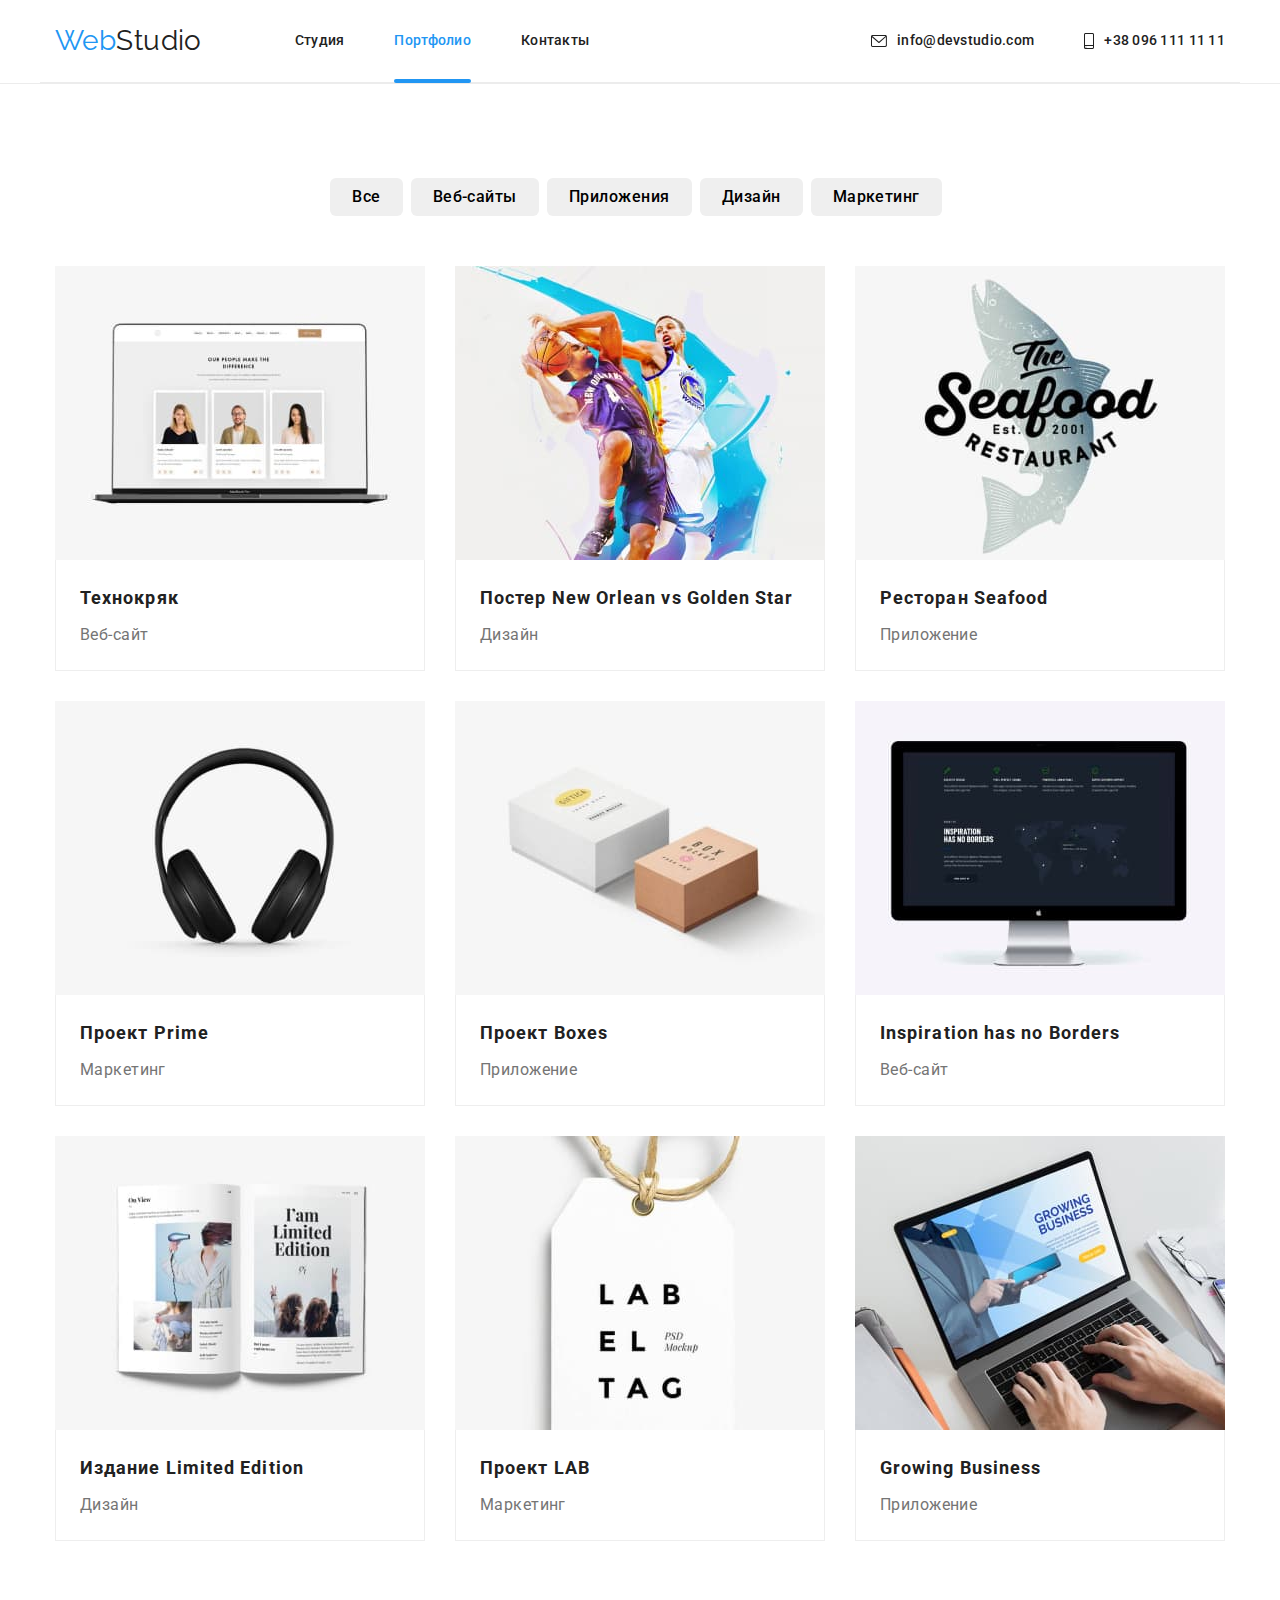
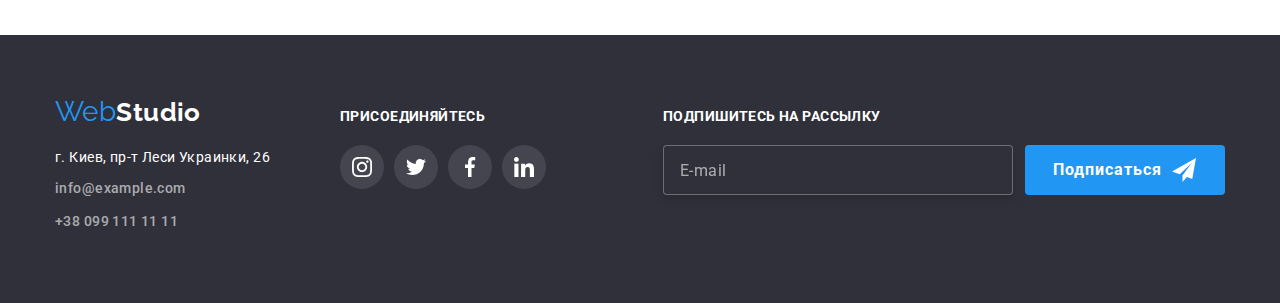
==== portfolio.html @ 40919cdc "Сделано группировка файлов" ====
<!DOCTYPE html>
<html lang="en">
  <head>
    <meta charset="UTF-8" />
    <meta name="viewport" content="width=device-width, initial-scale=1.0" />
    <title>Document</title>
    <link
      href="https://fonts.googleapis.com/css2?family=Raleway:wght@700&family=Roboto:wght@400;500;700;900&display=swap"
      rel="stylesheet"
    />
    <link
      rel="stylesheet"
      href="https://cdnjs.cloudflare.com/ajax/libs/modern-normalize/1.1.0/modern-normalize.min.css"
    />
    <link rel="stylesheet" href="css/styles.css" />
    <link rel="stylesheet" href="./css/main.min.css" />
  </head>

  <body>
    <!--<h1>Страница portfolio</h1>-->
    <!---------------------- HEADER ---------------------->
    <header class="header-border">
      <div class="container container-heder container-heder-portfolio">
        <nav class="main-nav">
          <a class="logo" href="./">Web<span class="accent">Studio</span></a>
          <ul class="list-nav">
            <li class="item">
              <a href="./index.html" class="item">Студия</a>
            </li>
            <li><a href="" class="active">Портфолио</a></li>
            <li><a href="" class="item">Контакты</a></li>
          </ul>
        </nav>
        <ul class="auth-nav">
          <li>
            <a href="mailto:info@example.com" class="item"
              ><svg class="contacts-icon" width="16" height="12">
                <use href="./images/icon.svg#icon-envelope"></use></svg
              >info@devstudio.com</a
            >
          </li>
          <li>
            <a href="tel:+380991111111" class="item"
              ><svg class="contacts-icon" width="10" height="16">
                <use href="./images/icon.svg#icon-smartphone"></use></svg
              >+38 096 111 11 11</a
            >
          </li>
        </ul>
      </div>
    </header>
    <main>
      <!--<h2>Примеры наших проектов</h2> -->
      <section class="section">
        <div class="container">
          <ul class="buttons">
            <li>
              <button type="button" class="button-filter">Все</button>
            </li>
            <li>
              <button type="button" class="button-filter">Веб-сайты</button>
            </li>
            <li>
              <button type="button" class="button-filter">Приложения</button>
            </li>
            <li>
              <button type="button" class="button-filter">Дизайн</button>
            </li>
            <li>
              <button type="button" class="button-filter">Маркетинг</button>
            </li>
          </ul>
          <ul class="portfolio-box-photo">
            <li class="portfolio-item">
              <div class="portfolio-sample-overlay">
                <img src="./images/img5.jpg" alt="Технокряк" width="370" />
                <div class="portfolio-sample-decoration">
                  <p class="sample-decoration-text">
                    Технокряк это современная площадка распространения
                    коронавируса. Компании используют эту платформу для
                    цифрового шпионажа и атак на защищённые сервера конкурентов.
                  </p>
                </div>
              </div>
              <div class="portfolio-photo-text">
                <h3 class="portfolio-item-title">Технокряк</h3>
                <p class="portfolio-item-text">Веб-сайт</p>
              </div>
            </li>
            <li class="portfolio-item">
              <div class="portfolio-sample-overlay">
                <img
                  src="./images/img6.jpg"
                  alt="Постер New Orlean vs Golden Star"
                  width="370"
                />
                <div class="portfolio-sample-decoration">
                  <p class="sample-decoration-text">
                    Технокряк это современная площадка распространения
                    коронавируса. Компании используют эту платформу для
                    цифрового шпионажа и атак на защищённые сервера конкурентов.
                  </p>
                </div>
              </div>
              <div class="portfolio-photo-text">
                <h3 class="portfolio-item-title">
                  Постер New Orlean vs Golden Star
                </h3>
                <p class="portfolio-item-text">Дизайн</p>
              </div>
            </li>
            <li class="portfolio-item">
              <div class="portfolio-sample-overlay">
                <img
                  src="./images/img7.jpg"
                  alt="Ресторан Seafood"
                  width="370"
                />
                <div class="portfolio-sample-decoration">
                  <p class="sample-decoration-text">
                    Технокряк это современная площадка распространения
                    коронавируса. Компании используют эту платформу для
                    цифрового шпионажа и атак на защищённые сервера конкурентов.
                  </p>
                </div>
              </div>
              <div class="portfolio-photo-text">
                <h3 class="portfolio-item-title">Ресторан Seafood</h3>
                <p class="portfolio-item-text">Приложение</p>
              </div>
            </li>
            <li class="portfolio-item">
              <div class="portfolio-sample-overlay">
                <img src="./images/img8.jpg" alt="Проект Prime" width="370" />
                <div class="portfolio-sample-decoration">
                  <p class="sample-decoration-text">
                    Технокряк это современная площадка распространения
                    коронавируса. Компании используют эту платформу для
                    цифрового шпионажа и атак на защищённые сервера конкурентов.
                  </p>
                </div>
              </div>
              <div class="portfolio-photo-text">
                <h3 class="portfolio-item-title">Проект Prime</h3>
                <p class="portfolio-item-text">Маркетинг</p>
              </div>
            </li>
            <li class="portfolio-item">
              <div class="portfolio-sample-overlay">
                <img src="./images/img9.jpg" alt="Проект Boxes" width="370" />
                <div class="portfolio-sample-decoration">
                  <p class="sample-decoration-text">
                    Технокряк это современная площадка распространения
                    коронавируса. Компании используют эту платформу для
                    цифрового шпионажа и атак на защищённые сервера конкурентов.
                  </p>
                </div>
              </div>
              <div class="portfolio-photo-text">
                <h3 class="portfolio-item-title">Проект Boxes</h3>
                <p class="portfolio-item-text">Приложение</p>
              </div>
            </li>
            <li class="portfolio-item">
              <div class="portfolio-sample-overlay">
                <img
                  src="./images/img10.jpg"
                  alt="Inspiration has no Borders"
                  width="370"
                />
                <div class="portfolio-sample-decoration">
                  <p class="sample-decoration-text">
                    Технокряк это современная площадка распространения
                    коронавируса. Компании используют эту платформу для
                    цифрового шпионажа и атак на защищённые сервера конкурентов.
                  </p>
                </div>
              </div>
              <div class="portfolio-photo-text">
                <h3 class="portfolio-item-title">Inspiration has no Borders</h3>
                <p class="portfolio-item-text">Веб-сайт</p>
              </div>
            </li>
            <li class="portfolio-item">
              <div class="portfolio-sample-overlay">
                <img
                  src="./images/img11.jpg"
                  alt="Издание Limited Edition"
                  width="370"
                />
                <div class="portfolio-sample-decoration">
                  <p class="sample-decoration-text">
                    Технокряк это современная площадка распространения
                    коронавируса. Компании используют эту платформу для
                    цифрового шпионажа и атак на защищённые сервера конкурентов.
                  </p>
                </div>
              </div>
              <div class="portfolio-photo-text">
                <h3 class="portfolio-item-title">Издание Limited Edition</h3>
                <p class="portfolio-item-text">Дизайн</p>
              </div>
            </li>
            <li class="portfolio-item">
              <div class="portfolio-sample-overlay">
                <img src="./images/img12.jpg" alt="Проект LAB" width="370" />
                <div class="portfolio-sample-decoration">
                  <p class="sample-decoration-text">
                    Технокряк это современная площадка распространения
                    коронавируса. Компании используют эту платформу для
                    цифрового шпионажа и атак на защищённые сервера конкурентов.
                  </p>
                </div>
              </div>
              <div class="portfolio-photo-text">
                <h3 class="portfolio-item-title">Проект LAB</h3>
                <p class="portfolio-item-text">Маркетинг</p>
              </div>
            </li>
            <li class="portfolio-item">
              <div class="portfolio-sample-overlay">
                <img
                  src="./images/img13.jpg"
                  alt="Growing Business"
                  width="370"
                />
                <div class="portfolio-sample-decoration">
                  <p class="sample-decoration-text">
                    Технокряк это современная площадка распространения
                    коронавируса. Компании используют эту платформу для
                    цифрового шпионажа и атак на защищённые сервера конкурентов.
                  </p>
                </div>
              </div>
              <div class="portfolio-photo-text">
                <h3 class="portfolio-item-title">Growing Business</h3>
                <p class="portfolio-item-text">Приложение</p>
              </div>
            </li>
          </ul>
        </div>
      </section>
    </main>

    <!-- Футер -->
    <footer class="footer-fon">
      <div class="container footer-position">
        <div class="footer-left-block">
          <a class="footer-logo" href="./"
            >Web<span class="accent-text">Studio</span></a
          >
          <address class="adress">г. Киев, пр-т Леси Украинки, 26</address>
          <ul>
            <li class="contacts">
              <a href="mailto:info@example.com" class="contacts"
                >info@example.com</a
              >
            </li>
            <li class="contacts">
              <a href="tel:+380991111111" class="contacts">+38 099 111 11 11</a>
            </li>
          </ul>
        </div>
        <div class="footer-right-block">
          <h2>присоединяйтесь</h2>
          <ul class="footer-list">
            <li class="footer-link-item">
              <a href="./index.html" class="footer-link">
                <svg class="icon-footer" width="20" height="20">
                  <use href="./images/icon.svg#icon-instagram"></use>
                </svg>
              </a>
            </li>
            <li class="footer-link-item">
              <a href="/index.html" class="footer-link">
                <svg class="icon-footer" width="20" height="20">
                  <use href="./images/icon.svg#icon-twitter"></use>
                </svg>
              </a>
            </li>
            <li class="footer-link-item">
              <a href="/index.html" class="footer-link">
                <svg class="icon-footer" width="20" height="20">
                  <use href="./images/icon.svg#icon-facebook"></use>
                </svg>
              </a>
            </li>
            <li class="footer-link-item">
              <a href="/index.html" class="footer-link">
                <svg class="icon-footer" width="20" height="20">
                  <use href="./images/icon.svg#icon-linkedin"></use>
                </svg>
              </a>
            </li>
          </ul>
        </div>
        <div class="footer-signup-block">
          <p class="text-signup">Подпишитесь на рассылку</p>
          <form class="form-signup">
            <input
              type="email"
              name="mail"
              placeholder="E-mail"
              class="email-input"
            />
            <button type="button" class="button button-signup">
              Подписаться
              <svg class="icon icon-signup" width="24" height="24">
                <use href="./images/icon.svg#signup"></use>
              </svg>
            </button>
          </form>
        </div>
      </div>
    </footer>
  </body>
</html>
---- css/styles.css ----
/* -----------------------HEADER---------------- */

/* -----------------SITE-NAVE------------------*/

/*------------------AUTH-NAV-------------------- */

/*  ------------------HERO------------------*/

/* --------------МОДАЛЬНОЕ ОКНО----------------- */

/* ------------Информационная секция -------------*/

/* Чем мы занимаемся */

/*--------- Фото сотрудников-------- */

/*--------- Наши клиенты -----------*/

/* ------------------Футер---------------- */

/* ------photo portpholio------ */
---- css/main.min.css ----
:root{--primary-text-color: #757575;--titel-text-color: #212121;--accent-text-color: #2196f3;--white-text-color: #ffffff;--primary-background-color: #ffffff;--titel-background-color: #f5f4fa;--hero-background-color: #2f303a;--border-background-color: #eeeeee;--border-header-background-color: #ececec;--timing-function: cubic-bezier(0.4, 0, 0.2, 1)}a{text-decoration:none;color:var(--primary-text-color)}img{display:block;margin:0px}ul{padding:0px;margin:0px;list-style:none}p,h1,h2,h3,h4,h5,h6{margin:0px;padding:0px}.section{padding:94px 0px}.container{width:1200px;margin:0 auto;padding-left:15px;padding-right:15px}body{background:var(--primary-background-color);color:var(--primary-text-color);font-family:Roboto, sans-serif;font-size:14px;line-height:1.71;letter-spacing:0.03em}textarea{resize:none}.icon{fill:currentColor}.header-border{background-color:var(--white-text-color);border-bottom:1px solid #ececec}.logo{margin-right:93px;padding-top:24px;padding-bottom:25px;color:var(--accent-text-color);font-family:Raleway, sans-seri;font-size:28px;line-height:1.19}.logo .accent{color:var(--titel-text-color)}.active{position:relative;color:var(--accent-text-color)}.active::after{display:block;position:absolute;content:'';width:100%;height:4px;background-color:var(--accent-text-color);border-radius:2px;top:47px}.container-heder{display:flex;align-items:center}.main-nav{display:flex;align-items:center}.list-nav{display:flex;font-weight:500;font-size:14px;line-height:1.14;letter-spacing:0.02em;transition:color 250ms var(--timing-function)}.list-nav :not(:last-child){margin-right:50px}.list-nav .item:hover,.list-nav .item:focus{color:var(--accent-text-color)}.item{display:flex;align-items:center;font-weight:500;font-size:14px;line-height:1.14;letter-spacing:0.02em;color:var(--titel-text-color);transition:color 250ms var(--timing-function)}.auth-nav :not(:last-child){margin-right:50px}.auth-nav{display:flex;margin-left:auto;justify-content:flex-end;font-weight:500;font-size:14px;line-height:1.14;letter-spacing:0.02em;transition:color 250ms var(--timing-function)}.auth-nav .item:hover,.auth-nav .item:focus{color:var(--accent-text-color)}.contacts-icon{margin-right:10px;fill:currentColor;transition:color 250ms var(--timing-function)}.auth-nav .contacts-icon:hover,.auth-nav .contacts-icon:focus{fill:var(--accent-text-color)}.button{min-width:200px;display:block;border-radius:4px;margin:0 auto;padding:10px 32px;font-family:Roboto;color:var(--white-text-color);background-color:var(--accent-text-color);font-weight:700;font-size:16px;line-height:1.87;letter-spacing:0.06em;border:none;cursor:pointer;border-style:none;transition-property:background-color, color;transition-duration:250ms;transition-timing-function:var(--timing-function)}.button:hover,.button:focus{background-color:var(--white-text-color);color:var(--accent-text-color)}.icon-footer{fill:currentColor}.footer-signup-block{margin-left:auto}.form-signup{display:flex}.text-signup{font-weight:700;font-size:14px;line-height:1.14;letter-spacing:0.03em;text-transform:uppercase;color:#ffffff;margin-bottom:20px}.button-signup{display:flex;align-items:center;padding-left:28px;padding-right:28px;margin-left:12px}.email-input{width:350px;height:50px;padding-left:16px;background-color:#2f303a;border:1px solid rgba(255,255,255,0.3);filter:drop-shadow(0px 4px 4px rgba(0,0,0,0.15));border-radius:4px;font-size:16px;line-height:1.3;color:rgba(255,255,255,0.6)}.email-input::placeholder{font-size:16px;line-height:1.25;color:rgba(255,255,255,0.6);letter-spacing:0.03em}.icon-signup{margin-left:10px}.buttons{display:flex;justify-content:center;margin-bottom:50px}.button-filter{font-family:inherit;border-radius:6px;padding:6px 22px;font-weight:500;font-size:16px;line-height:1.63;text-align:center;letter-spacing:0.03em;cursor:pointer;border:none;transition-property:background-color, color, box-shadow;transition-timing-function:var(--timing-function);transition-duration:250ms}.button-filter:hover,.button-filter:focus{color:var(--white-text-color);background:var(--accent-text-color);font-weight:500;font-size:16px;line-height:1.63;text-align:center}.button-filter:not(:nth-child(5n)){margin-right:8px}.hero{text-align:center;background-color:var(--hero-background-color);max-width:1600px;margin-left:auto;margin-right:auto;padding:200px 0px;background-image:linear-gradient(to right, rgba(47,48,58,0.4), rgba(47,48,58,0.4)),url(../images/hero.jpg);background-repeat:no-repeat;background-size:cover;background-position:center}.hero-title{margin-bottom:30px;color:var(--white-text-color);font-weight:900;font-size:44px;line-height:1.36;letter-spacing:0.06em;text-transform:uppercase}.backdrop{position:fixed;top:0;left:0;width:100%;height:100%;background-color:rgba(0,0,0,0.2);z-index:3}.is-hidden{opacity:1;pointer-events:none;visibility:hidden}.backdrop.is-hidden .modal{transform:translate(-50%, -50%) scale(0.2)}.modal{display:flex;justify-content:center;align-items:center;position:absolute;top:50%;left:50%;transform:translate(-50%, -50%) scale(1);min-width:528px;min-height:581px;background-color:var(--white-text-color);box-shadow:0px 1px 3px rgba(0,0,0,0.12),0px 1px 1px rgba(0,0,0,0.14),0px 2px 1px rgba(0,0,0,0.2);border-radius:4px;z-index:3;transition:transform 500ms var(--timing-function)}.modal-form{display:flex;flex-direction:column;width:448px}.modal-form-title{margin-bottom:30px;font-weight:700;font-size:20px;line-height:1.15;letter-spacing:0.03em;color:var(--titel-text-color)}.form-label{position:relative;margin-bottom:28px;color:var(--titel-text-color)}.form-label-text{position:absolute;left:0;top:-18px;font-size:12px;line-height:1.17;letter-spacing:0.01em;color:var(--primary-text-color)}.form-input{width:100%;height:40px;padding-left:42px;border:1px solid rgba(33,33,33,0.2);border-radius:4px;cursor:pointer}.form-input:focus{outline:none;border-color:var(--accent-text-color);cursor:text}.form-input:focus ~ .form-icon{color:var(--accent-text-color)}.form-label-textarea{margin-bottom:20px}.form-textarea{height:120px;padding:12px 16px}.form-textarea::placeholder{font-size:12px;line-height:1.17;letter-spacing:0.01em;color:rgba(117,117,117,0.5)}.form-label-policy{margin-bottom:30px}.form-label-policy-text{font-size:14px;line-height:0.58;letter-spacing:0.03em;color:var(--primary-text-color)}.link-policy{text-decoration:underline;color:var(--accent-text-color)}.checkbox{appearance:none;-webkit-appearance:none;-moz-appearance:none;position:absolute}.checkbox-icon{display:inline-block;width:15px;height:15px;vertical-align:text-top;border:2px solid var(--titel-text-color);border-radius:2px}.checkbox:checked ~ .form-label-policy-text{color:var(--titel-text-color)}.checkbox:checked+.checkbox-icon{border-color:var(--accent-text-color);background-color:var(--accent-text-color);background-image:url(../images/full-check.svg);background-size:contain;background-origin:content-box}.form-icon{position:absolute;top:11px;left:12px;width:18px;height:18px}.form-button{align-self:center;width:200px;transition:250ms var(--timing-function)}.form-button:hover,.form-button:focus{filter:drop-shadow(0px 4px 4px rgba(0,0,0,0.25))}.hero-close-button{position:absolute;display:flex;justify-content:center;align-items:center;top:8px;right:8px;width:30px;height:30px;border:1px solid rgba(0,0,0,0.1);border-radius:50%;text-align:center;background-color:var(--white-text-color);color:var(--titel-txt-color);cursor:pointer;transition-property:background-color, color;transition-timing-function:var(--timing-function);transition-duration:250ms}.hero-close-button:hover,.hero-close-button:focus{background-color:var(--accent-text-color);color:var(--white-text-color)}.hero-close-button-icon{fill:currentColor}.information-section{display:flex;justify-content:space-between;flex-direction:row}.information-section li:not(:last-child){margin-right:30px}.information-section-li{width:270px}.information-icon-block{display:flex;justify-content:center;align-items:center;width:100%;height:120px;margin-bottom:30px;background-color:var(--titel-background-color);border-radius:4px}.information-icon{width:70px;height:70px}.feature-list{margin-top:0px;margin-bottom:10px;color:var(--titel-text-color);font-weight:700;font-size:14px;line-height:1.14;text-transform:uppercase}.text{max-width:250px;margin:0px;font-size:14px;line-height:1.71}.works{padding-top:0px}.section-title{color:var(--titel-text-color);font-weight:700;font-size:36px;line-height:1.17;text-align:center;margin-bottom:50px}.list-photo{display:flex;justify-content:space-between}.box-photo{background-color:var(--titel-background-color)}.list-work{display:flex;justify-content:space-between}.team-description{padding:30px 0px;text-align:center;border:1px solid var(--white-text-color)}.feature-list-name{color:var(--titel-text-color);font-weight:500;font-size:16px;line-height:1.27;margin-bottom:10px}.text-name{margin-bottom:16px;font-size:16px;line-height:1.19}.item-work{background-color:var(--primary-background-color);border-radius:0px 0px 4px 4px}.list-person{display:flex;justify-content:center;gap:10px}.link-person{display:flex}.contacts-person{display:flex;justify-content:center;align-items:center;width:44px;height:44px;border-radius:50%;color:#afb1b8}.contacts-person:hover{background-color:var(--accent-text-color);color:var(--white-text-color)}.icon-person{fill:currentColor}.icon-person:hover{color:var(--white-text-color)}.clients-title{text-align:center;margin-bottom:50px}.list-client{display:flex;gap:30px}.icon-client{display:flex;justify-content:center;align-items:center;width:170px;height:92px;color:#afb1b8;border:1px solid #afb1b8;border-radius:4px}.icon-logo{width:106px;height:60px;fill:currentColor}.icon-client:hover{color:var(--accent-text-color);cursor:pointer;border-color:var(--accent-text-color)}.footer-fon{background:var(--hero-background-color);padding:60px 0px}.footer-logo{color:var(--accent-text-color);font-family:Raleway, sans-seri;font-size:28px;line-height:1.19}.accent-text{color:var(--white-text-color);font-family:Raleway;font-weight:700;font-size:26px;line-height:1.19}.adress{display:inline;margin-top:20px;margin-bottom:9px;color:var(--white-text-color);font-style:normal;font-size:14px;line-height:1.41}.footer-left-block{display:flex;flex-direction:column}.contacts{margin-bottom:9px;font-weight:500;letter-spacing:0.03em;color:rgba(255,255,255,0.6);font-size:14px;line-height:1.71}.contacts:hover,.contacts:focus{color:var(--accent-text-color)}.footer-position{display:flex;align-items:baseline}.footer-right-block{margin-left:70px}.footer-right-block h2{font-weight:700;font-size:14px;line-height:1.14;letter-spacing:0.03em;text-transform:uppercase;color:var(--white-text-color);margin-bottom:20px}.footer-link{display:flex;justify-content:center;align-items:center;width:44px;height:44px;background-color:rgba(255,255,255,0.1);color:var(--white-text-color);border-radius:50%}.footer-link:hover{background-color:var(--accent-text-color)}.footer-list{display:flex;gap:10px}.container-heder-portfolio{border-top:0px;border-right:0px;border-bottom:1px solid var(--border-header-background-color);border-left:0px}.portfolio-box-photo{display:flex;flex-wrap:wrap}.portfolio-box-photo li:nth-child(3n){margin-right:0}.portfolio-item{display:flex;flex-direction:column;align-items:center;width:370px;margin-right:30px;margin-bottom:30px;transition:box-shadow 250ms var(--timing-function)}.portfolio-sample-overlay{position:relative;overflow:hidden}.portfolio-sample-decoration{position:absolute;width:100%;height:100%;background-color:rgba(33,150,243,0.9);pointer-events:none;opacity:1;transition-property:transform, opacity;transition-timing-function:var(--timing-function);transition-duration:250ms}.sample-decoration-text{position:absolute;top:50%;left:50%;width:322px;transform:translate(-50%, -50%);font-size:18px;line-height:1.56;color:var(--white-text-color)}.portfolio-item:hover{box-shadow:0px 1px 1px rgba(0,0,0,0.12),0px 4px 4px rgba(0,0,0,0.06),1px 4px 6px rgba(0,0,0,0.16);cursor:pointer}.portfolio-item:hover .portfolio-sample-decoration{opacity:1;transform:translateY(-100%)}.portfolio-item:hover .portfolio-decoration-text{opacity:1}.portfolio-box-photo .portfolio-item-text{font-size:16px;line-height:1.87}.portfolio-photo-text{padding:20px 24px;width:370px;border:1px solid #eee;border-width:0 1px 1px 1px}.portfolio-item:nth-last-child(-n+3){margin-bottom:0}.portfolio-photo-text .portfolio-item-text{margin-top:4px}.portfolio-item-title{color:var(--titel-text-color);font-weight:700;font-size:18px;line-height:2;letter-spacing:0.06em}
/*# sourceMappingURL=main.min.css.map */
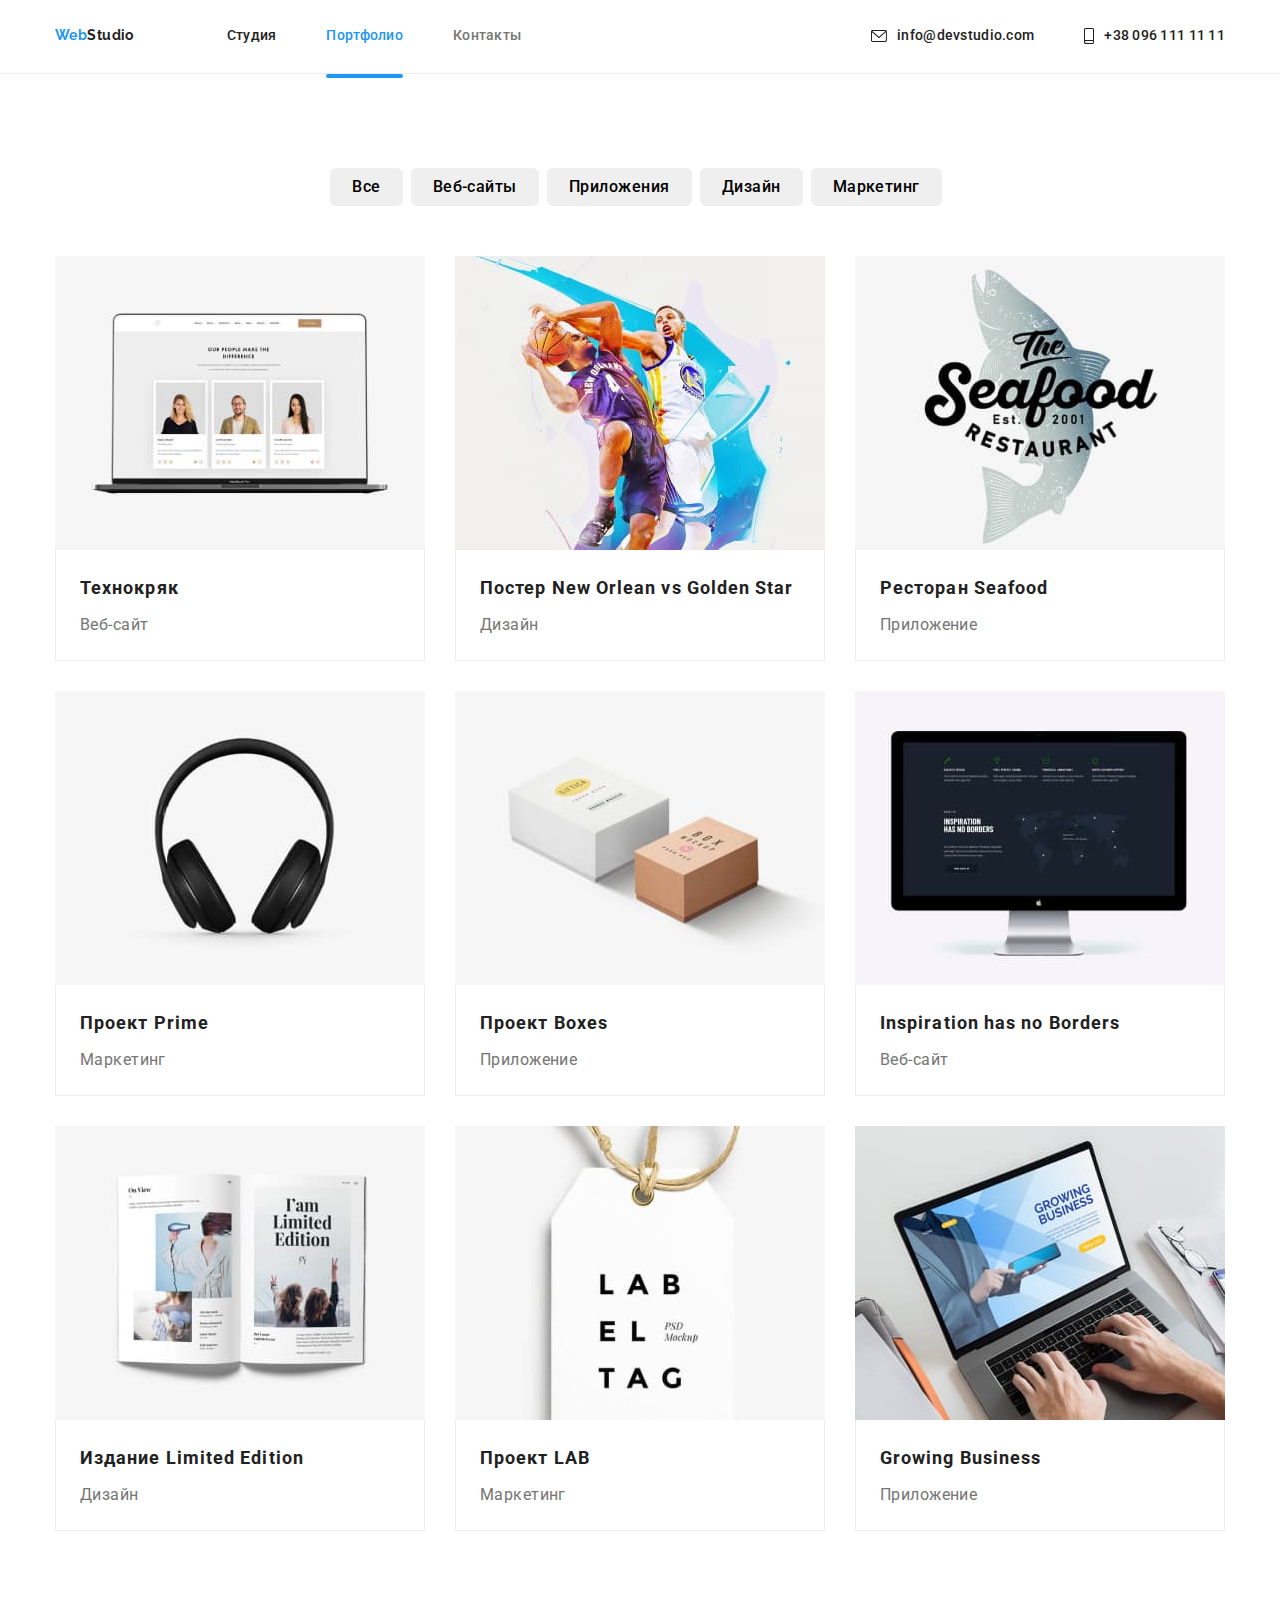
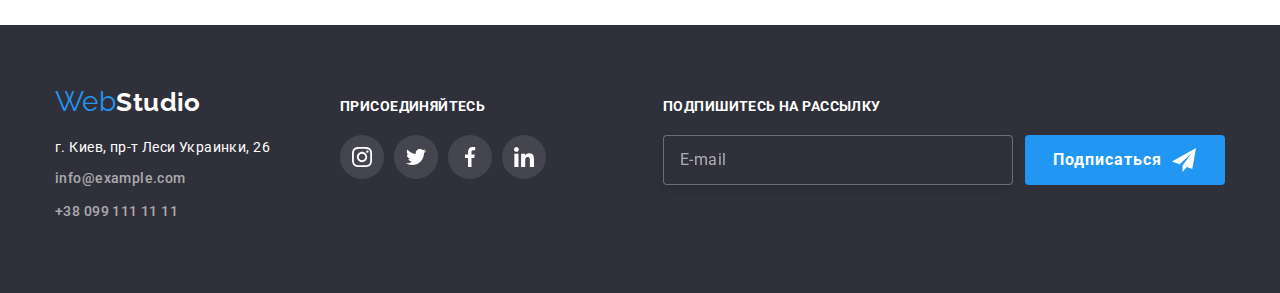
==== commit 96ea534f: "Сделано header по Методологии BEM" ====
--- a/portfolio.html
+++ b/portfolio.html
@@ -19,29 +19,31 @@
   <body>
     <!--<h1>Страница portfolio</h1>-->
     <!---------------------- HEADER ---------------------->
-    <header class="header-border">
-      <div class="container container-heder container-heder-portfolio">
-        <nav class="main-nav">
-          <a class="logo" href="./">Web<span class="accent">Studio</span></a>
-          <ul class="list-nav">
-            <li class="item">
-              <a href="./index.html" class="item">Студия</a>
+    <header class="header">
+      <div class="container header__container">
+        <nav class="header__nav">
+          <a href="./index.html" class="logo header__logo"
+            >Web<span class="header__logo--accent">Studio</span></a
+          >
+          <ul class="header__nav-list">
+            <li class="header__item">
+              <a href="./index.html" class="header__item">Студия</a>
             </li>
             <li><a href="" class="active">Портфолио</a></li>
-            <li><a href="" class="item">Контакты</a></li>
+            <li class="header__item"><a href="">Контакты</a></li>
           </ul>
         </nav>
-        <ul class="auth-nav">
+        <ul class="header__nav-auth">
           <li>
-            <a href="mailto:info@example.com" class="item"
-              ><svg class="contacts-icon" width="16" height="12">
+            <a href="mailto:info@example.com" class="header__item"
+              ><svg class="header__contacts-icon" width="16" height="12">
                 <use href="./images/icon.svg#icon-envelope"></use></svg
               >info@devstudio.com</a
             >
           </li>
           <li>
-            <a href="tel:+380991111111" class="item"
-              ><svg class="contacts-icon" width="10" height="16">
+            <a href="tel:+380991111111" class="header__item"
+              ><svg class="header__contacts-icon" width="10" height="16">
                 <use href="./images/icon.svg#icon-smartphone"></use></svg
               >+38 096 111 11 11</a
             >
--- a/css/main.min.css
+++ b/css/main.min.css
@@ -1,2 +1,2 @@
-:root{--primary-text-color: #757575;--titel-text-color: #212121;--accent-text-color: #2196f3;--white-text-color: #ffffff;--primary-background-color: #ffffff;--titel-background-color: #f5f4fa;--hero-background-color: #2f303a;--border-background-color: #eeeeee;--border-header-background-color: #ececec;--timing-function: cubic-bezier(0.4, 0, 0.2, 1)}a{text-decoration:none;color:var(--primary-text-color)}img{display:block;margin:0px}ul{padding:0px;margin:0px;list-style:none}p,h1,h2,h3,h4,h5,h6{margin:0px;padding:0px}.section{padding:94px 0px}.container{width:1200px;margin:0 auto;padding-left:15px;padding-right:15px}body{background:var(--primary-background-color);color:var(--primary-text-color);font-family:Roboto, sans-serif;font-size:14px;line-height:1.71;letter-spacing:0.03em}textarea{resize:none}.icon{fill:currentColor}.header-border{background-color:var(--white-text-color);border-bottom:1px solid #ececec}.logo{margin-right:93px;padding-top:24px;padding-bottom:25px;color:var(--accent-text-color);font-family:Raleway, sans-seri;font-size:28px;line-height:1.19}.logo .accent{color:var(--titel-text-color)}.active{position:relative;color:var(--accent-text-color)}.active::after{display:block;position:absolute;content:'';width:100%;height:4px;background-color:var(--accent-text-color);border-radius:2px;top:47px}.container-heder{display:flex;align-items:center}.main-nav{display:flex;align-items:center}.list-nav{display:flex;font-weight:500;font-size:14px;line-height:1.14;letter-spacing:0.02em;transition:color 250ms var(--timing-function)}.list-nav :not(:last-child){margin-right:50px}.list-nav .item:hover,.list-nav .item:focus{color:var(--accent-text-color)}.item{display:flex;align-items:center;font-weight:500;font-size:14px;line-height:1.14;letter-spacing:0.02em;color:var(--titel-text-color);transition:color 250ms var(--timing-function)}.auth-nav :not(:last-child){margin-right:50px}.auth-nav{display:flex;margin-left:auto;justify-content:flex-end;font-weight:500;font-size:14px;line-height:1.14;letter-spacing:0.02em;transition:color 250ms var(--timing-function)}.auth-nav .item:hover,.auth-nav .item:focus{color:var(--accent-text-color)}.contacts-icon{margin-right:10px;fill:currentColor;transition:color 250ms var(--timing-function)}.auth-nav .contacts-icon:hover,.auth-nav .contacts-icon:focus{fill:var(--accent-text-color)}.button{min-width:200px;display:block;border-radius:4px;margin:0 auto;padding:10px 32px;font-family:Roboto;color:var(--white-text-color);background-color:var(--accent-text-color);font-weight:700;font-size:16px;line-height:1.87;letter-spacing:0.06em;border:none;cursor:pointer;border-style:none;transition-property:background-color, color;transition-duration:250ms;transition-timing-function:var(--timing-function)}.button:hover,.button:focus{background-color:var(--white-text-color);color:var(--accent-text-color)}.icon-footer{fill:currentColor}.footer-signup-block{margin-left:auto}.form-signup{display:flex}.text-signup{font-weight:700;font-size:14px;line-height:1.14;letter-spacing:0.03em;text-transform:uppercase;color:#ffffff;margin-bottom:20px}.button-signup{display:flex;align-items:center;padding-left:28px;padding-right:28px;margin-left:12px}.email-input{width:350px;height:50px;padding-left:16px;background-color:#2f303a;border:1px solid rgba(255,255,255,0.3);filter:drop-shadow(0px 4px 4px rgba(0,0,0,0.15));border-radius:4px;font-size:16px;line-height:1.3;color:rgba(255,255,255,0.6)}.email-input::placeholder{font-size:16px;line-height:1.25;color:rgba(255,255,255,0.6);letter-spacing:0.03em}.icon-signup{margin-left:10px}.buttons{display:flex;justify-content:center;margin-bottom:50px}.button-filter{font-family:inherit;border-radius:6px;padding:6px 22px;font-weight:500;font-size:16px;line-height:1.63;text-align:center;letter-spacing:0.03em;cursor:pointer;border:none;transition-property:background-color, color, box-shadow;transition-timing-function:var(--timing-function);transition-duration:250ms}.button-filter:hover,.button-filter:focus{color:var(--white-text-color);background:var(--accent-text-color);font-weight:500;font-size:16px;line-height:1.63;text-align:center}.button-filter:not(:nth-child(5n)){margin-right:8px}.hero{text-align:center;background-color:var(--hero-background-color);max-width:1600px;margin-left:auto;margin-right:auto;padding:200px 0px;background-image:linear-gradient(to right, rgba(47,48,58,0.4), rgba(47,48,58,0.4)),url(../images/hero.jpg);background-repeat:no-repeat;background-size:cover;background-position:center}.hero-title{margin-bottom:30px;color:var(--white-text-color);font-weight:900;font-size:44px;line-height:1.36;letter-spacing:0.06em;text-transform:uppercase}.backdrop{position:fixed;top:0;left:0;width:100%;height:100%;background-color:rgba(0,0,0,0.2);z-index:3}.is-hidden{opacity:1;pointer-events:none;visibility:hidden}.backdrop.is-hidden .modal{transform:translate(-50%, -50%) scale(0.2)}.modal{display:flex;justify-content:center;align-items:center;position:absolute;top:50%;left:50%;transform:translate(-50%, -50%) scale(1);min-width:528px;min-height:581px;background-color:var(--white-text-color);box-shadow:0px 1px 3px rgba(0,0,0,0.12),0px 1px 1px rgba(0,0,0,0.14),0px 2px 1px rgba(0,0,0,0.2);border-radius:4px;z-index:3;transition:transform 500ms var(--timing-function)}.modal-form{display:flex;flex-direction:column;width:448px}.modal-form-title{margin-bottom:30px;font-weight:700;font-size:20px;line-height:1.15;letter-spacing:0.03em;color:var(--titel-text-color)}.form-label{position:relative;margin-bottom:28px;color:var(--titel-text-color)}.form-label-text{position:absolute;left:0;top:-18px;font-size:12px;line-height:1.17;letter-spacing:0.01em;color:var(--primary-text-color)}.form-input{width:100%;height:40px;padding-left:42px;border:1px solid rgba(33,33,33,0.2);border-radius:4px;cursor:pointer}.form-input:focus{outline:none;border-color:var(--accent-text-color);cursor:text}.form-input:focus ~ .form-icon{color:var(--accent-text-color)}.form-label-textarea{margin-bottom:20px}.form-textarea{height:120px;padding:12px 16px}.form-textarea::placeholder{font-size:12px;line-height:1.17;letter-spacing:0.01em;color:rgba(117,117,117,0.5)}.form-label-policy{margin-bottom:30px}.form-label-policy-text{font-size:14px;line-height:0.58;letter-spacing:0.03em;color:var(--primary-text-color)}.link-policy{text-decoration:underline;color:var(--accent-text-color)}.checkbox{appearance:none;-webkit-appearance:none;-moz-appearance:none;position:absolute}.checkbox-icon{display:inline-block;width:15px;height:15px;vertical-align:text-top;border:2px solid var(--titel-text-color);border-radius:2px}.checkbox:checked ~ .form-label-policy-text{color:var(--titel-text-color)}.checkbox:checked+.checkbox-icon{border-color:var(--accent-text-color);background-color:var(--accent-text-color);background-image:url(../images/full-check.svg);background-size:contain;background-origin:content-box}.form-icon{position:absolute;top:11px;left:12px;width:18px;height:18px}.form-button{align-self:center;width:200px;transition:250ms var(--timing-function)}.form-button:hover,.form-button:focus{filter:drop-shadow(0px 4px 4px rgba(0,0,0,0.25))}.hero-close-button{position:absolute;display:flex;justify-content:center;align-items:center;top:8px;right:8px;width:30px;height:30px;border:1px solid rgba(0,0,0,0.1);border-radius:50%;text-align:center;background-color:var(--white-text-color);color:var(--titel-txt-color);cursor:pointer;transition-property:background-color, color;transition-timing-function:var(--timing-function);transition-duration:250ms}.hero-close-button:hover,.hero-close-button:focus{background-color:var(--accent-text-color);color:var(--white-text-color)}.hero-close-button-icon{fill:currentColor}.information-section{display:flex;justify-content:space-between;flex-direction:row}.information-section li:not(:last-child){margin-right:30px}.information-section-li{width:270px}.information-icon-block{display:flex;justify-content:center;align-items:center;width:100%;height:120px;margin-bottom:30px;background-color:var(--titel-background-color);border-radius:4px}.information-icon{width:70px;height:70px}.feature-list{margin-top:0px;margin-bottom:10px;color:var(--titel-text-color);font-weight:700;font-size:14px;line-height:1.14;text-transform:uppercase}.text{max-width:250px;margin:0px;font-size:14px;line-height:1.71}.works{padding-top:0px}.section-title{color:var(--titel-text-color);font-weight:700;font-size:36px;line-height:1.17;text-align:center;margin-bottom:50px}.list-photo{display:flex;justify-content:space-between}.box-photo{background-color:var(--titel-background-color)}.list-work{display:flex;justify-content:space-between}.team-description{padding:30px 0px;text-align:center;border:1px solid var(--white-text-color)}.feature-list-name{color:var(--titel-text-color);font-weight:500;font-size:16px;line-height:1.27;margin-bottom:10px}.text-name{margin-bottom:16px;font-size:16px;line-height:1.19}.item-work{background-color:var(--primary-background-color);border-radius:0px 0px 4px 4px}.list-person{display:flex;justify-content:center;gap:10px}.link-person{display:flex}.contacts-person{display:flex;justify-content:center;align-items:center;width:44px;height:44px;border-radius:50%;color:#afb1b8}.contacts-person:hover{background-color:var(--accent-text-color);color:var(--white-text-color)}.icon-person{fill:currentColor}.icon-person:hover{color:var(--white-text-color)}.clients-title{text-align:center;margin-bottom:50px}.list-client{display:flex;gap:30px}.icon-client{display:flex;justify-content:center;align-items:center;width:170px;height:92px;color:#afb1b8;border:1px solid #afb1b8;border-radius:4px}.icon-logo{width:106px;height:60px;fill:currentColor}.icon-client:hover{color:var(--accent-text-color);cursor:pointer;border-color:var(--accent-text-color)}.footer-fon{background:var(--hero-background-color);padding:60px 0px}.footer-logo{color:var(--accent-text-color);font-family:Raleway, sans-seri;font-size:28px;line-height:1.19}.accent-text{color:var(--white-text-color);font-family:Raleway;font-weight:700;font-size:26px;line-height:1.19}.adress{display:inline;margin-top:20px;margin-bottom:9px;color:var(--white-text-color);font-style:normal;font-size:14px;line-height:1.41}.footer-left-block{display:flex;flex-direction:column}.contacts{margin-bottom:9px;font-weight:500;letter-spacing:0.03em;color:rgba(255,255,255,0.6);font-size:14px;line-height:1.71}.contacts:hover,.contacts:focus{color:var(--accent-text-color)}.footer-position{display:flex;align-items:baseline}.footer-right-block{margin-left:70px}.footer-right-block h2{font-weight:700;font-size:14px;line-height:1.14;letter-spacing:0.03em;text-transform:uppercase;color:var(--white-text-color);margin-bottom:20px}.footer-link{display:flex;justify-content:center;align-items:center;width:44px;height:44px;background-color:rgba(255,255,255,0.1);color:var(--white-text-color);border-radius:50%}.footer-link:hover{background-color:var(--accent-text-color)}.footer-list{display:flex;gap:10px}.container-heder-portfolio{border-top:0px;border-right:0px;border-bottom:1px solid var(--border-header-background-color);border-left:0px}.portfolio-box-photo{display:flex;flex-wrap:wrap}.portfolio-box-photo li:nth-child(3n){margin-right:0}.portfolio-item{display:flex;flex-direction:column;align-items:center;width:370px;margin-right:30px;margin-bottom:30px;transition:box-shadow 250ms var(--timing-function)}.portfolio-sample-overlay{position:relative;overflow:hidden}.portfolio-sample-decoration{position:absolute;width:100%;height:100%;background-color:rgba(33,150,243,0.9);pointer-events:none;opacity:1;transition-property:transform, opacity;transition-timing-function:var(--timing-function);transition-duration:250ms}.sample-decoration-text{position:absolute;top:50%;left:50%;width:322px;transform:translate(-50%, -50%);font-size:18px;line-height:1.56;color:var(--white-text-color)}.portfolio-item:hover{box-shadow:0px 1px 1px rgba(0,0,0,0.12),0px 4px 4px rgba(0,0,0,0.06),1px 4px 6px rgba(0,0,0,0.16);cursor:pointer}.portfolio-item:hover .portfolio-sample-decoration{opacity:1;transform:translateY(-100%)}.portfolio-item:hover .portfolio-decoration-text{opacity:1}.portfolio-box-photo .portfolio-item-text{font-size:16px;line-height:1.87}.portfolio-photo-text{padding:20px 24px;width:370px;border:1px solid #eee;border-width:0 1px 1px 1px}.portfolio-item:nth-last-child(-n+3){margin-bottom:0}.portfolio-photo-text .portfolio-item-text{margin-top:4px}.portfolio-item-title{color:var(--titel-text-color);font-weight:700;font-size:18px;line-height:2;letter-spacing:0.06em}
+:root{--primary-text-color: #757575;--titel-text-color: #212121;--accent-text-color: #2196f3;--white-text-color: #ffffff;--primary-background-color: #ffffff;--titel-background-color: #f5f4fa;--hero-background-color: #2f303a;--border-background-color: #eeeeee;--border-header-background-color: #ececec;--timing-function: cubic-bezier(0.4, 0, 0.2, 1)}.active{position:relative;color:var(--accent-text-color)}.active::after{display:block;position:absolute;content:"";width:100%;height:4px;background-color:var(--accent-text-color);border-radius:2px;top:47px}a{text-decoration:none;color:var(--primary-text-color)}img{display:block;margin:0px}ul{padding:0px;margin:0px;list-style:none}p,h1,h2,h3,h4,h5,h6{margin:0px;padding:0px}textarea{resize:none}.icon{fill:currentColor}body{background:var(--primary-background-color);color:var(--primary-text-color);font-family:Roboto, sans-serif;font-size:14px;line-height:1.71;letter-spacing:0.03em}.container{width:1200px;margin:0 auto;padding-left:15px;padding-right:15px}.section{padding:94px 0px}.header{background-color:var(--white-text-color);border-bottom:1px solid #ececec}.header__container{display:flex;align-items:center}.header__nav{display:flex;align-items:center}.header__logo{font-family:Raleway;font-weight:700;margin-right:93px;padding-top:24px;padding-bottom:25px;color:var(--accent-text-color)}.header__logo--accent{color:var(--titel-text-color)}.header__nav-list{display:flex;font-weight:500;font-size:14px;line-height:1.14;letter-spacing:0.02em;transition:color 250ms var(--timing-function)}.header__nav-list :not(:last-child){margin-right:50px}.header__item{display:flex;align-items:center;font-weight:500;font-size:14px;line-height:1.14;letter-spacing:0.02em;color:var(--titel-text-color);transition:color 250ms var(--timing-function)}.header__nav-list .header__item :hover,.header__nav-list .header__item :focus{color:var(--accent-text-color)}.header__nav-auth{display:flex;margin-left:auto;justify-content:flex-end;font-weight:500;font-size:14px;line-height:1.14;letter-spacing:0.02em;transition:color 250ms var(--timing-function)}.header__nav-auth :not(:last-child){margin-right:50px}.header__nav-auth .header__item:hover,.header__nav-auth .header__item:focus{color:var(--accent-text-color)}.header__contacts-icon{margin-right:10px;fill:currentColor;transition:color 250ms var(--timing-function)}.header__nav-auth .header__contacts-icon:hover,.header__nav-auth .header__contacts-icon:focus{fill:var(--accent-text-color)}.button{min-width:200px;display:block;border-radius:4px;margin:0 auto;padding:10px 32px;font-family:Roboto;color:var(--white-text-color);background-color:var(--accent-text-color);font-weight:700;font-size:16px;line-height:1.87;letter-spacing:0.06em;border:none;cursor:pointer;border-style:none;transition-property:background-color, color;transition-duration:250ms;transition-timing-function:var(--timing-function)}.button:hover,.button:focus{background-color:var(--white-text-color);color:var(--accent-text-color)}.icon-footer{fill:currentColor}.footer-signup-block{margin-left:auto}.form-signup{display:flex}.text-signup{font-weight:700;font-size:14px;line-height:1.14;letter-spacing:0.03em;text-transform:uppercase;color:#ffffff;margin-bottom:20px}.button-signup{display:flex;align-items:center;padding-left:28px;padding-right:28px;margin-left:12px}.email-input{width:350px;height:50px;padding-left:16px;background-color:#2f303a;border:1px solid rgba(255,255,255,0.3);filter:drop-shadow(0px 4px 4px rgba(0,0,0,0.15));border-radius:4px;font-size:16px;line-height:1.3;color:rgba(255,255,255,0.6)}.email-input::placeholder{font-size:16px;line-height:1.25;color:rgba(255,255,255,0.6);letter-spacing:0.03em}.icon-signup{margin-left:10px}.buttons{display:flex;justify-content:center;margin-bottom:50px}.button-filter{font-family:inherit;border-radius:6px;padding:6px 22px;font-weight:500;font-size:16px;line-height:1.63;text-align:center;letter-spacing:0.03em;cursor:pointer;border:none;transition-property:background-color, color, box-shadow;transition-timing-function:var(--timing-function);transition-duration:250ms}.button-filter:hover,.button-filter:focus{color:var(--white-text-color);background:var(--accent-text-color);font-weight:500;font-size:16px;line-height:1.63;text-align:center}.button-filter:not(:nth-child(5n)){margin-right:8px}.hero{text-align:center;background-color:var(--hero-background-color);max-width:1600px;margin-left:auto;margin-right:auto;padding:200px 0px;background-image:linear-gradient(to right, rgba(47,48,58,0.4), rgba(47,48,58,0.4)),url(../images/hero.jpg);background-repeat:no-repeat;background-size:cover;background-position:center}.hero__title{margin-bottom:30px;color:var(--white-text-color);font-weight:900;font-size:44px;line-height:1.36;letter-spacing:0.06em;text-transform:uppercase}.backdrop{position:fixed;top:0;left:0;width:100%;height:100%;background-color:rgba(0,0,0,0.2);z-index:3}.is-hidden{opacity:1;pointer-events:none;visibility:hidden}.backdrop.is-hidden .modal{transform:translate(-50%, -50%) scale(0.2)}.modal{display:flex;justify-content:center;align-items:center;position:absolute;top:50%;left:50%;transform:translate(-50%, -50%) scale(1);min-width:528px;min-height:581px;background-color:var(--white-text-color);box-shadow:0px 1px 3px rgba(0,0,0,0.12),0px 1px 1px rgba(0,0,0,0.14),0px 2px 1px rgba(0,0,0,0.2);border-radius:4px;z-index:3;transition:transform 500ms var(--timing-function)}.modal__form{display:flex;flex-direction:column;width:448px}.modal__form-title{margin-bottom:30px;font-weight:700;font-size:20px;line-height:1.15;letter-spacing:0.03em;color:var(--titel-text-color)}.form-label{position:relative;margin-bottom:28px;color:var(--titel-text-color)}.form-label-text{position:absolute;left:0;top:-18px;font-size:12px;line-height:1.17;letter-spacing:0.01em;color:var(--primary-text-color)}.form-input{width:100%;height:40px;padding-left:42px;border:1px solid rgba(33,33,33,0.2);border-radius:4px;cursor:pointer}.form-input:focus{outline:none;border-color:var(--accent-text-color);cursor:text}.form-input:focus ~ .form-icon{color:var(--accent-text-color)}.form-label-textarea{margin-bottom:20px}.form-textarea{height:120px;padding:12px 16px}.form-textarea::placeholder{font-size:12px;line-height:1.17;letter-spacing:0.01em;color:rgba(117,117,117,0.5)}.form-label-policy{margin-bottom:30px}.form-label-policy-text{font-size:14px;line-height:0.58;letter-spacing:0.03em;color:var(--primary-text-color)}.link-policy{text-decoration:underline;color:var(--accent-text-color)}.checkbox{appearance:none;-webkit-appearance:none;-moz-appearance:none;position:absolute}.checkbox-icon{display:inline-block;width:15px;height:15px;vertical-align:text-top;border:2px solid var(--titel-text-color);border-radius:2px}.checkbox:checked ~ .form-label-policy-text{color:var(--titel-text-color)}.checkbox:checked+.checkbox-icon{border-color:var(--accent-text-color);background-color:var(--accent-text-color);background-image:url(../images/full-check.svg);background-size:contain;background-origin:content-box}.form-icon{position:absolute;top:11px;left:12px;width:18px;height:18px}.form-button{align-self:center;width:200px;transition:250ms var(--timing-function)}.form-button:hover,.form-button:focus{filter:drop-shadow(0px 4px 4px rgba(0,0,0,0.25))}.hero-close-button{position:absolute;display:flex;justify-content:center;align-items:center;top:8px;right:8px;width:30px;height:30px;border:1px solid rgba(0,0,0,0.1);border-radius:50%;text-align:center;background-color:var(--white-text-color);color:var(--titel-txt-color);cursor:pointer;transition-property:background-color, color;transition-timing-function:var(--timing-function);transition-duration:250ms}.hero-close-button:hover,.hero-close-button:focus{background-color:var(--accent-text-color);color:var(--white-text-color)}.hero-close-button-icon{fill:currentColor}.information-section{display:flex;justify-content:space-between;flex-direction:row}.information-section li:not(:last-child){margin-right:30px}.information-section-li{width:270px}.information-icon-block{display:flex;justify-content:center;align-items:center;width:100%;height:120px;margin-bottom:30px;background-color:var(--titel-background-color);border-radius:4px}.information-icon{width:70px;height:70px}.feature-list{margin-top:0px;margin-bottom:10px;color:var(--titel-text-color);font-weight:700;font-size:14px;line-height:1.14;text-transform:uppercase}.text{max-width:250px;margin:0px;font-size:14px;line-height:1.71}.works{padding-top:0px}.section-title{color:var(--titel-text-color);font-weight:700;font-size:36px;line-height:1.17;text-align:center;margin-bottom:50px}.list-photo{display:flex;justify-content:space-between}.box-photo{background-color:var(--titel-background-color)}.list-work{display:flex;justify-content:space-between}.team-description{padding:30px 0px;text-align:center;border:1px solid var(--white-text-color)}.feature-list-name{color:var(--titel-text-color);font-weight:500;font-size:16px;line-height:1.27;margin-bottom:10px}.text-name{margin-bottom:16px;font-size:16px;line-height:1.19}.item-work{background-color:var(--primary-background-color);border-radius:0px 0px 4px 4px}.list-person{display:flex;justify-content:center;gap:10px}.link-person{display:flex}.contacts-person{display:flex;justify-content:center;align-items:center;width:44px;height:44px;border-radius:50%;color:#afb1b8}.contacts-person:hover{background-color:var(--accent-text-color);color:var(--white-text-color)}.icon-person{fill:currentColor}.icon-person:hover{color:var(--white-text-color)}.clients-title{text-align:center;margin-bottom:50px}.list-client{display:flex;gap:30px}.icon-client{display:flex;justify-content:center;align-items:center;width:170px;height:92px;color:#afb1b8;border:1px solid #afb1b8;border-radius:4px}.icon-client:hover{color:var(--accent-text-color);cursor:pointer;border-color:var(--accent-text-color)}.icon-logo{width:106px;height:60px;fill:currentColor}.footer-fon{background:var(--hero-background-color);padding:60px 0px}.footer-logo{color:var(--accent-text-color);font-family:Raleway, sans-seri;font-size:28px;line-height:1.19}.accent-text{color:var(--white-text-color);font-family:Raleway;font-weight:700;font-size:26px;line-height:1.19}.adress{display:inline;margin-top:20px;margin-bottom:9px;color:var(--white-text-color);font-style:normal;font-size:14px;line-height:1.41}.footer-left-block{display:flex;flex-direction:column}.contacts{margin-bottom:9px;font-weight:500;letter-spacing:0.03em;color:rgba(255,255,255,0.6);font-size:14px;line-height:1.71}.contacts:hover,.contacts:focus{color:var(--accent-text-color)}.footer-position{display:flex;align-items:baseline}.footer-right-block{margin-left:70px}.footer-right-block h2{font-weight:700;font-size:14px;line-height:1.14;letter-spacing:0.03em;text-transform:uppercase;color:var(--white-text-color);margin-bottom:20px}.footer-link{display:flex;justify-content:center;align-items:center;width:44px;height:44px;background-color:rgba(255,255,255,0.1);color:var(--white-text-color);border-radius:50%}.footer-link:hover{background-color:var(--accent-text-color)}.footer-list{display:flex;gap:10px}.container-heder-portfolio{border-top:0px;border-right:0px;border-bottom:1px solid var(--border-header-background-color);border-left:0px}.portfolio-box-photo{display:flex;flex-wrap:wrap}.portfolio-box-photo li:nth-child(3n){margin-right:0}.portfolio-item{display:flex;flex-direction:column;align-items:center;width:370px;margin-right:30px;margin-bottom:30px;transition:box-shadow 250ms var(--timing-function)}.portfolio-item:hover{box-shadow:0px 1px 1px rgba(0,0,0,0.12),0px 4px 4px rgba(0,0,0,0.06),1px 4px 6px rgba(0,0,0,0.16);cursor:pointer}.portfolio-sample-overlay{position:relative;overflow:hidden}.portfolio-sample-decoration{position:absolute;width:100%;height:100%;background-color:rgba(33,150,243,0.9);pointer-events:none;opacity:1;transition-property:transform, opacity;transition-timing-function:var(--timing-function);transition-duration:250ms}.sample-decoration-text{position:absolute;top:50%;left:50%;width:322px;transform:translate(-50%, -50%);font-size:18px;line-height:1.56;color:var(--white-text-color)}.portfolio-item:hover .portfolio-sample-decoration{opacity:1;transform:translateY(-100%)}.portfolio-item:hover .portfolio-decoration-text{opacity:1}.portfolio-box-photo .portfolio-item-text{font-size:16px;line-height:1.87}.portfolio-photo-text{padding:20px 24px;width:370px;border:1px solid #eee;border-width:0 1px 1px 1px}.portfolio-item:nth-last-child(-n+3){margin-bottom:0}.portfolio-photo-text .portfolio-item-text{margin-top:4px}.portfolio-item-title{color:var(--titel-text-color);font-weight:700;font-size:18px;line-height:2;letter-spacing:0.06em}
 /*# sourceMappingURL=main.min.css.map */